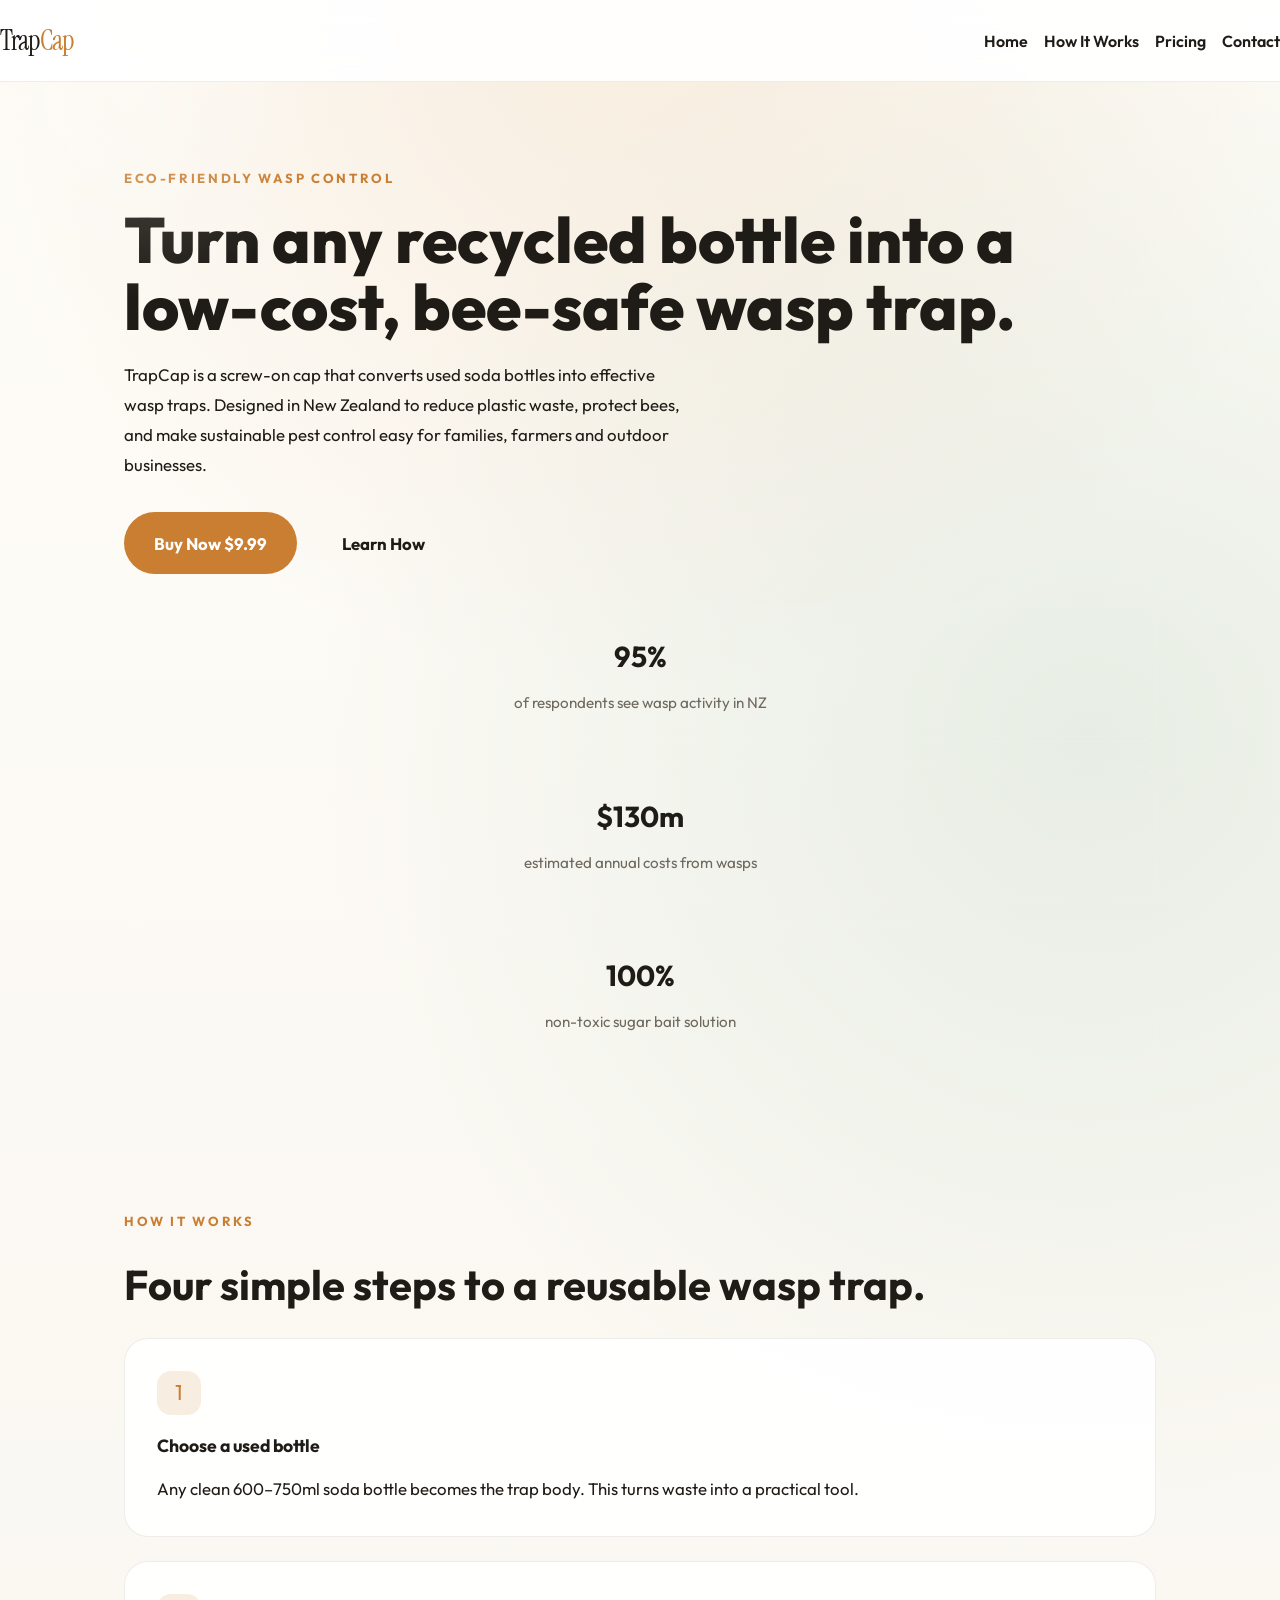
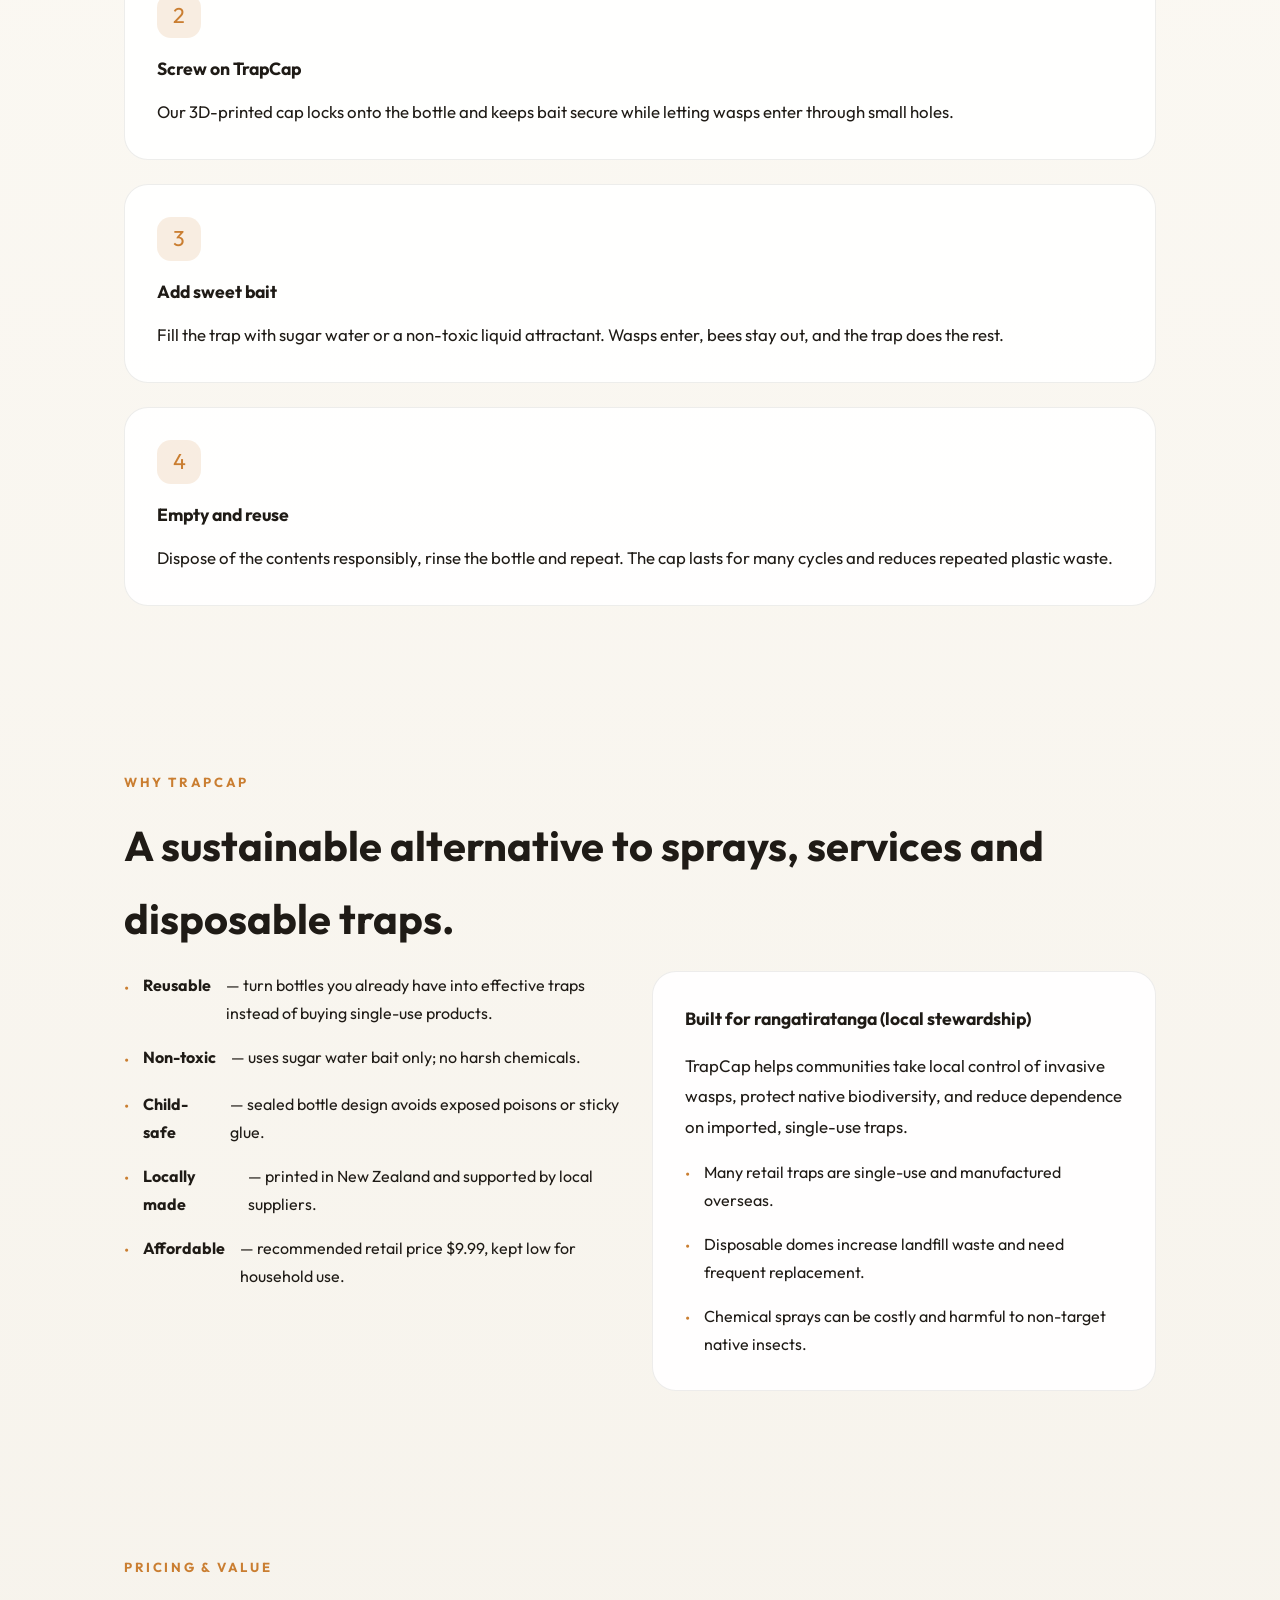
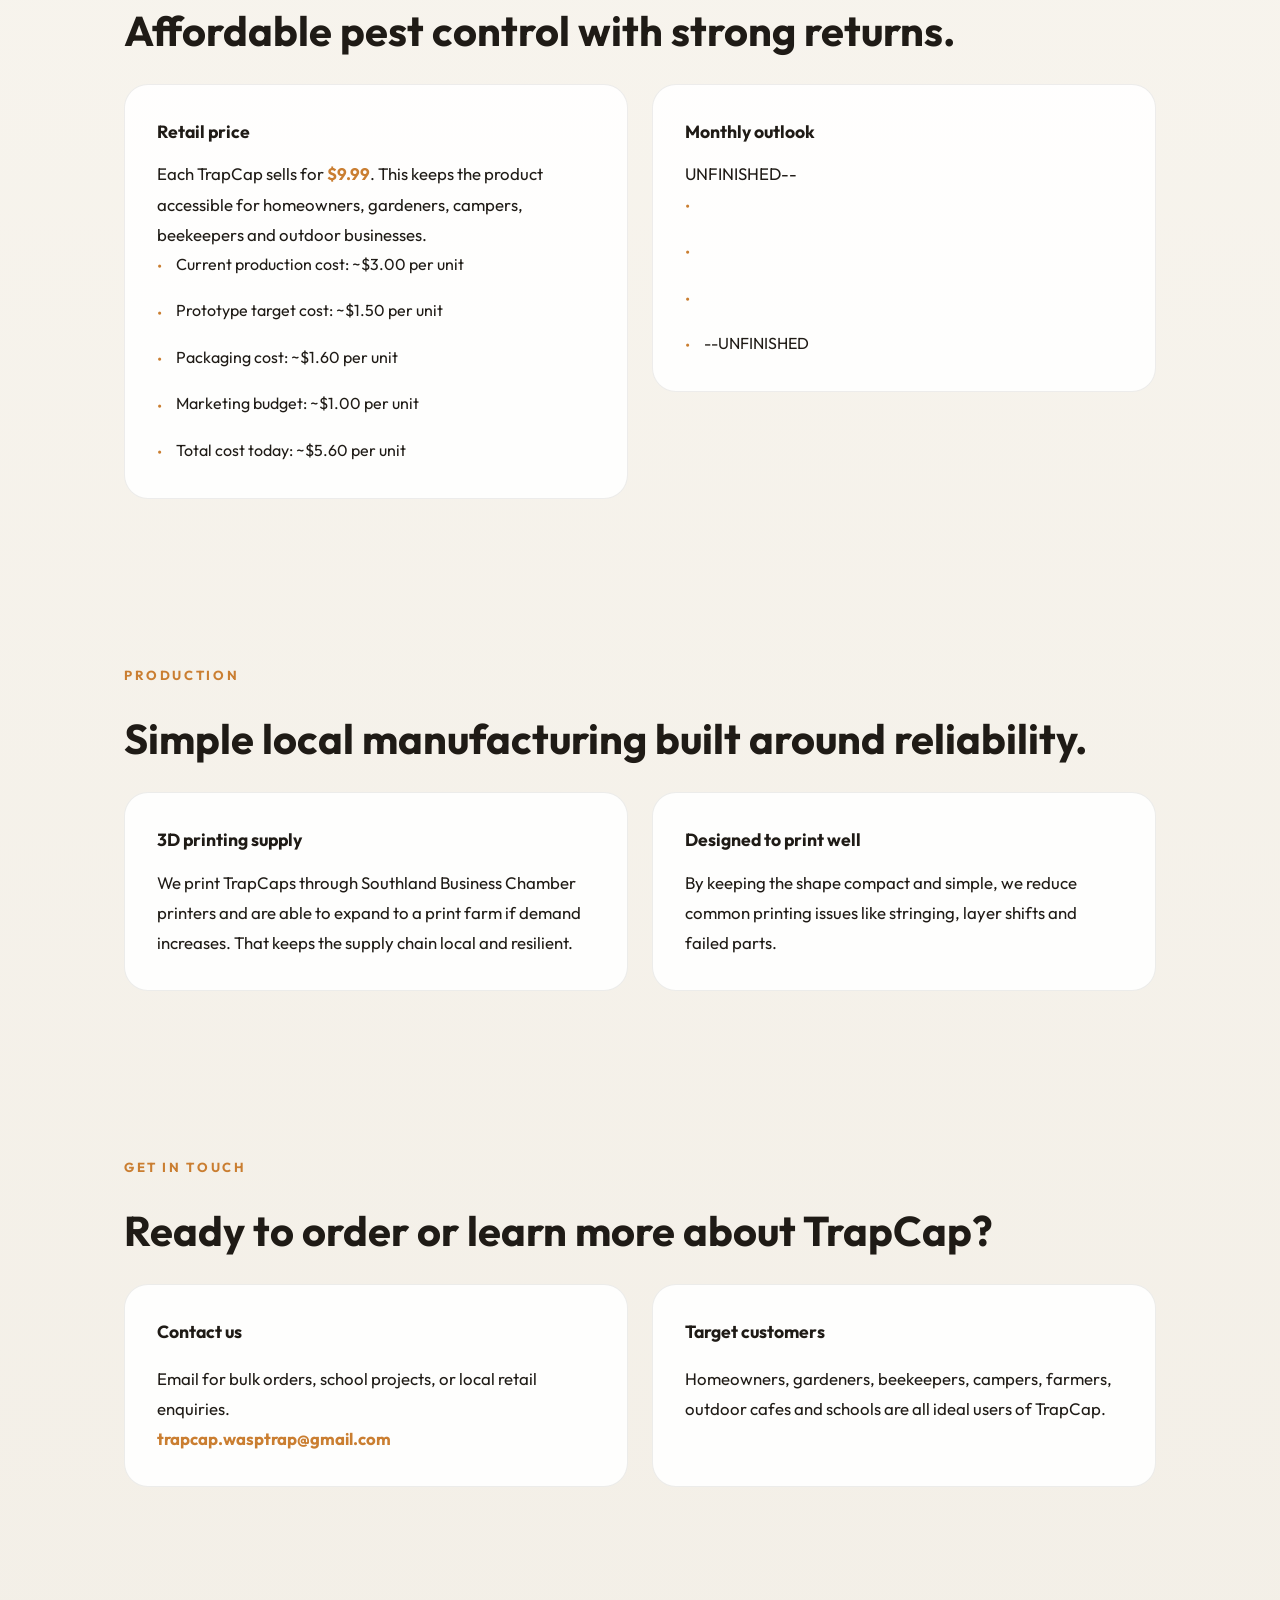
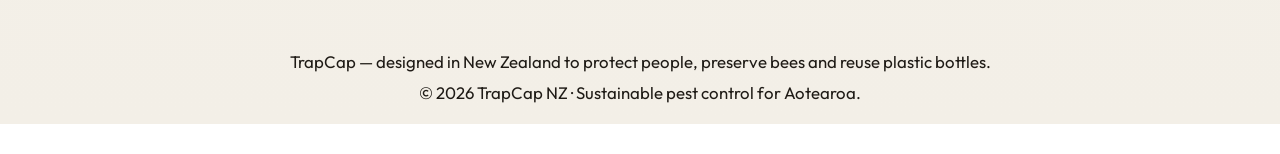
==== TCW.PCT/index.html @ abcf07f9 "Add files via upload all of the work up until github" ====
<!DOCTYPE html>
<html lang="en">
<head>
  <meta charset="UTF-8">
  <meta http-equiv="refresh" content="0; url=TrapCap.html">
  <meta name="viewport" content="width=device-width, initial-scale=1.0">
  <title>TrapCap NZ</title>
</head>
<body>
  <p>Redirecting to <a href="TrapCap.html">TrapCap</a>...</p>
</body>
</html>
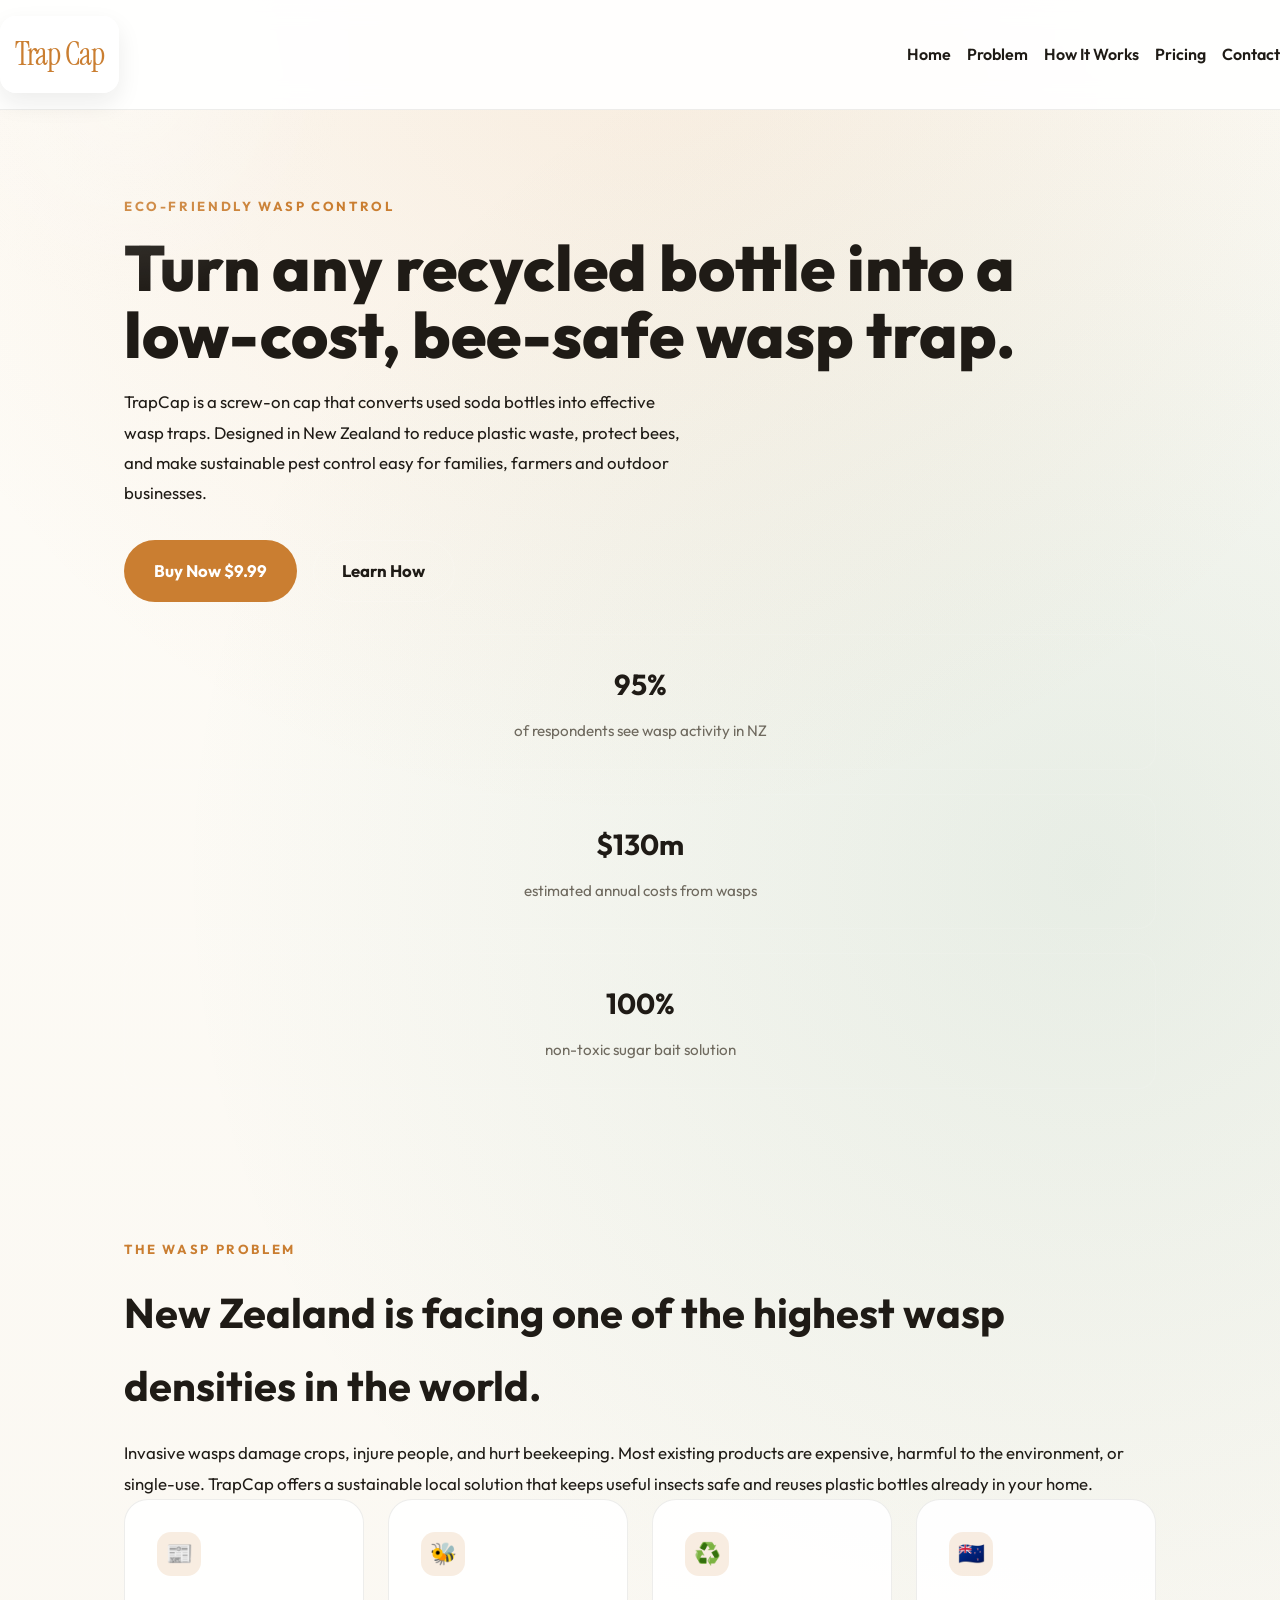
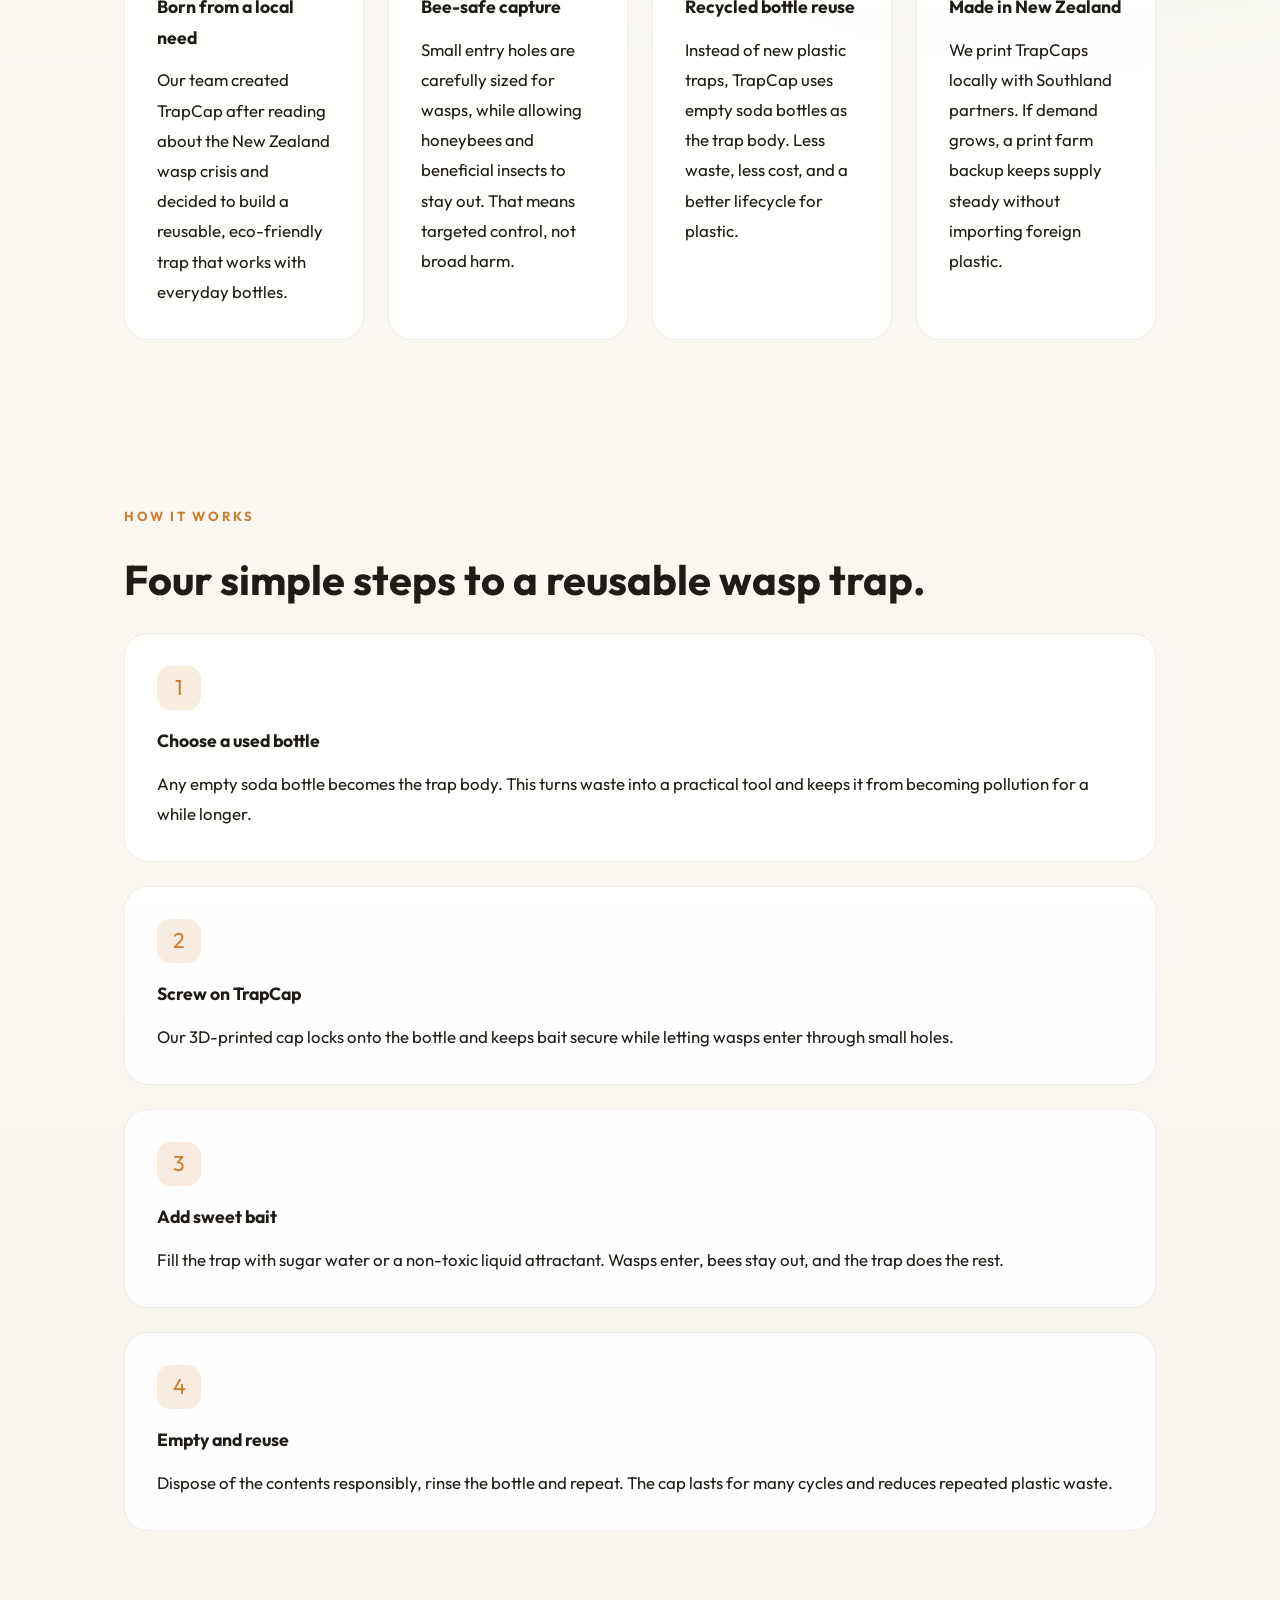
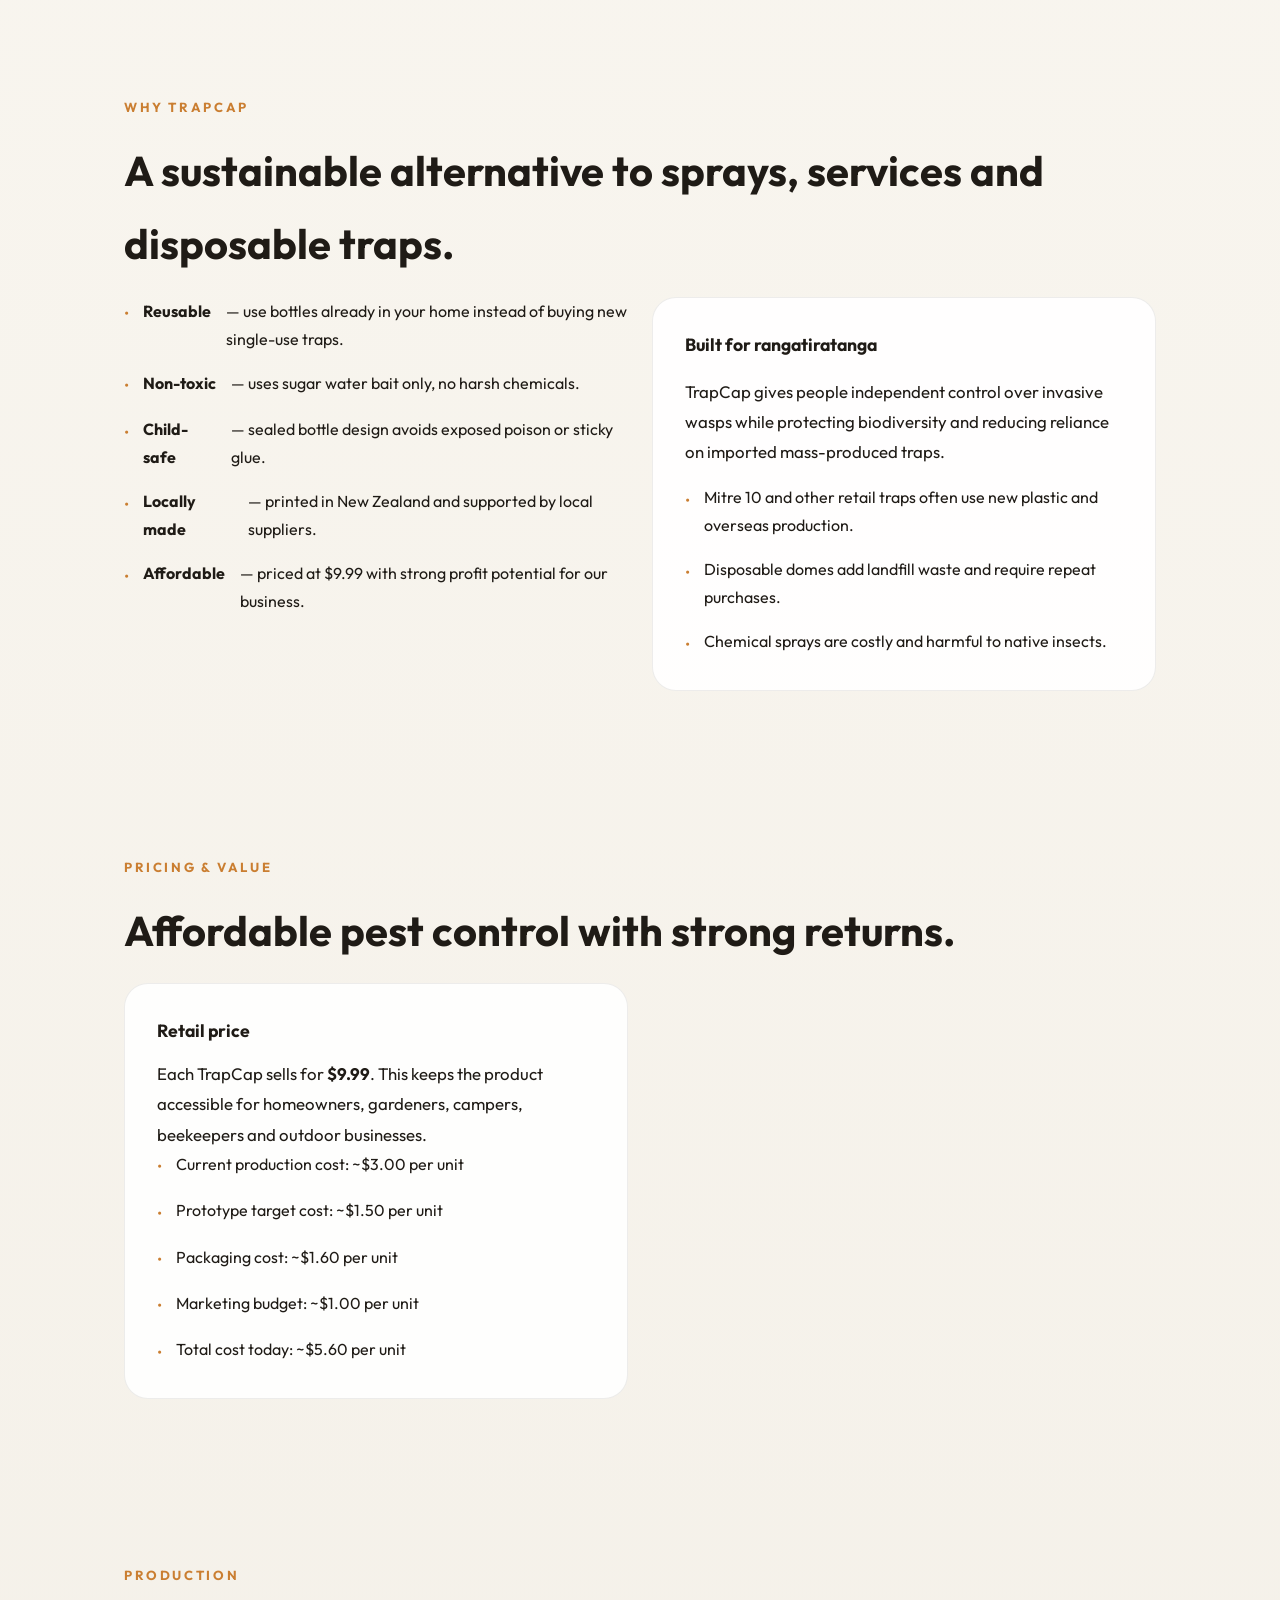
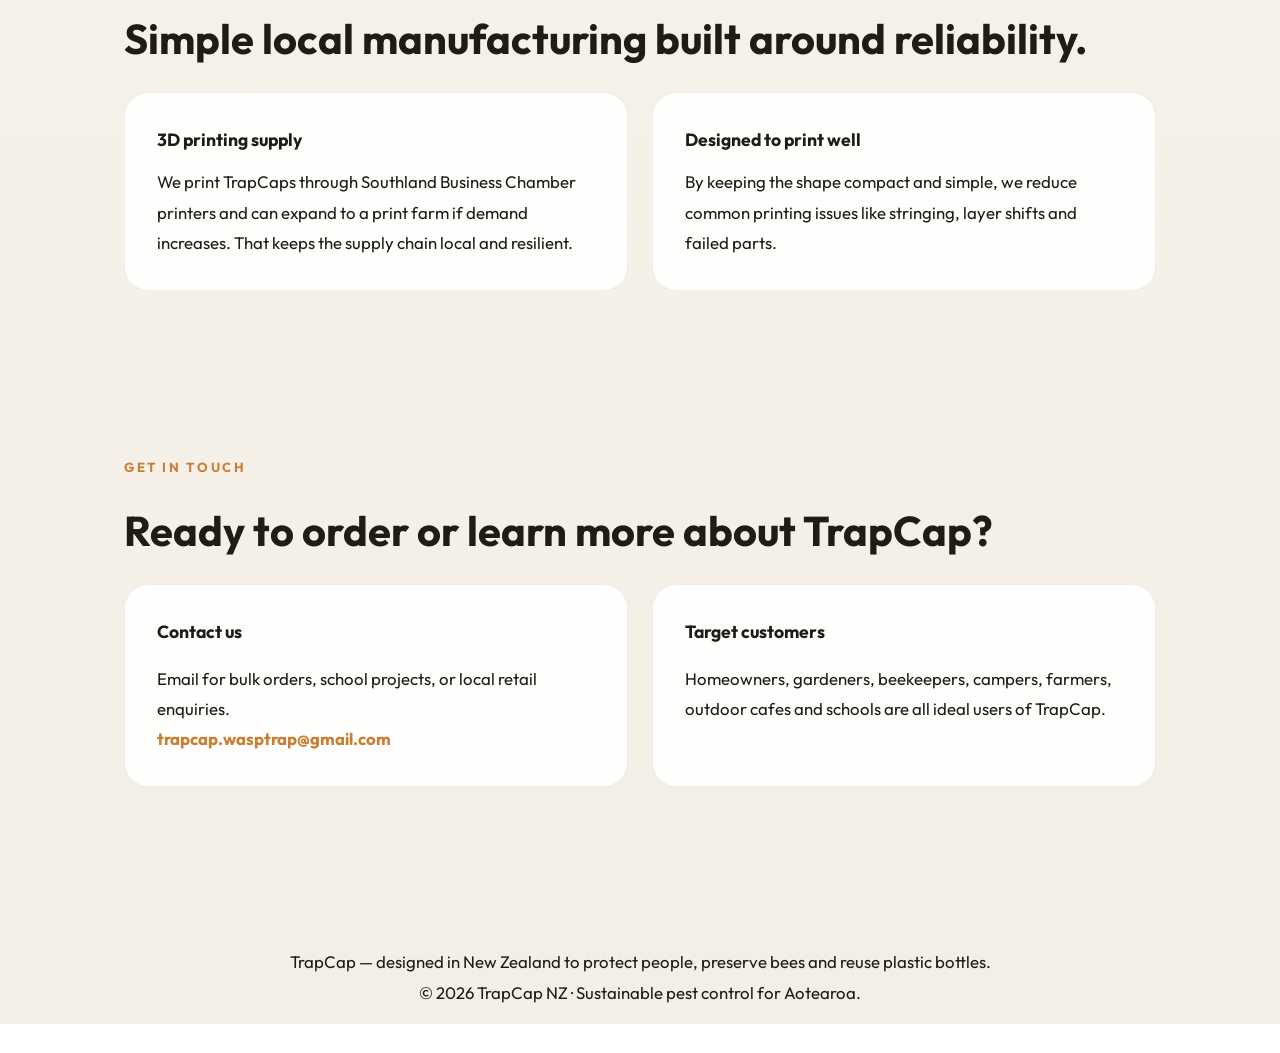
==== commit f143ce03: "Add files via upload clean up and added design to the redirecting html" ====
--- a/TCW.PCT/index.html
+++ b/TCW.PCT/index.html
@@ -4,9 +4,58 @@
   <meta charset="UTF-8">
   <meta http-equiv="refresh" content="0; url=TrapCap.html">
   <meta name="viewport" content="width=device-width, initial-scale=1.0">
+  <meta name="description" content="Redirecting to TrapCap NZ website." />
   <title>TrapCap NZ</title>
+  <style>
+    body {
+      min-height: 100vh;
+      margin: 0;
+      display: grid;
+      place-items: center;
+      background: linear-gradient(135deg, #1a3f5a 0%, #264a6b 100%);
+      color: #f4f7fb;
+      font-family: 'Outfit', system-ui, sans-serif;
+      text-align: center;
+    }
+    .redirect-card {
+      max-width: 420px;
+      padding: 2rem;
+      border-radius: 24px;
+      background: rgba(255, 255, 255, 0.08);
+      box-shadow: 0 20px 60px rgba(0, 0, 0, 0.2);
+      backdrop-filter: blur(14px);
+    }
+    h1 {
+      margin: 0 0 0.75rem;
+      font-size: clamp(1.8rem, 3vw, 2.8rem);
+      letter-spacing: -0.03em;
+    }
+    p {
+      margin: 0 0 1.5rem;
+      line-height: 1.7;
+      color: #d9e4f1;
+    }
+    a {
+      display: inline-block;
+      padding: 0.9rem 1.6rem;
+      color: #1a3f5a;
+      background: #f4f7fb;
+      border-radius: 999px;
+      text-decoration: none;
+      font-weight: 600;
+      transition: transform 0.2s ease, box-shadow 0.2s ease;
+    }
+    a:hover {
+      transform: translateY(-2px);
+      box-shadow: 0 16px 30px rgba(255, 255, 255, 0.22);
+    }
+  </style>
 </head>
 <body>
-  <p>Redirecting to <a href="TrapCap.html">TrapCap</a>...</p>
+  <div class="redirect-card">
+    <h1>Redirecting to TrapCap</h1>
+    <p>Please wait while we take you to the TrapCap NZ website. If the redirect does not happen automatically, click the button below.</p>
+    <a href="TrapCap.html">Continue to TrapCap</a>
+  </div>
 </body>
 </html>
